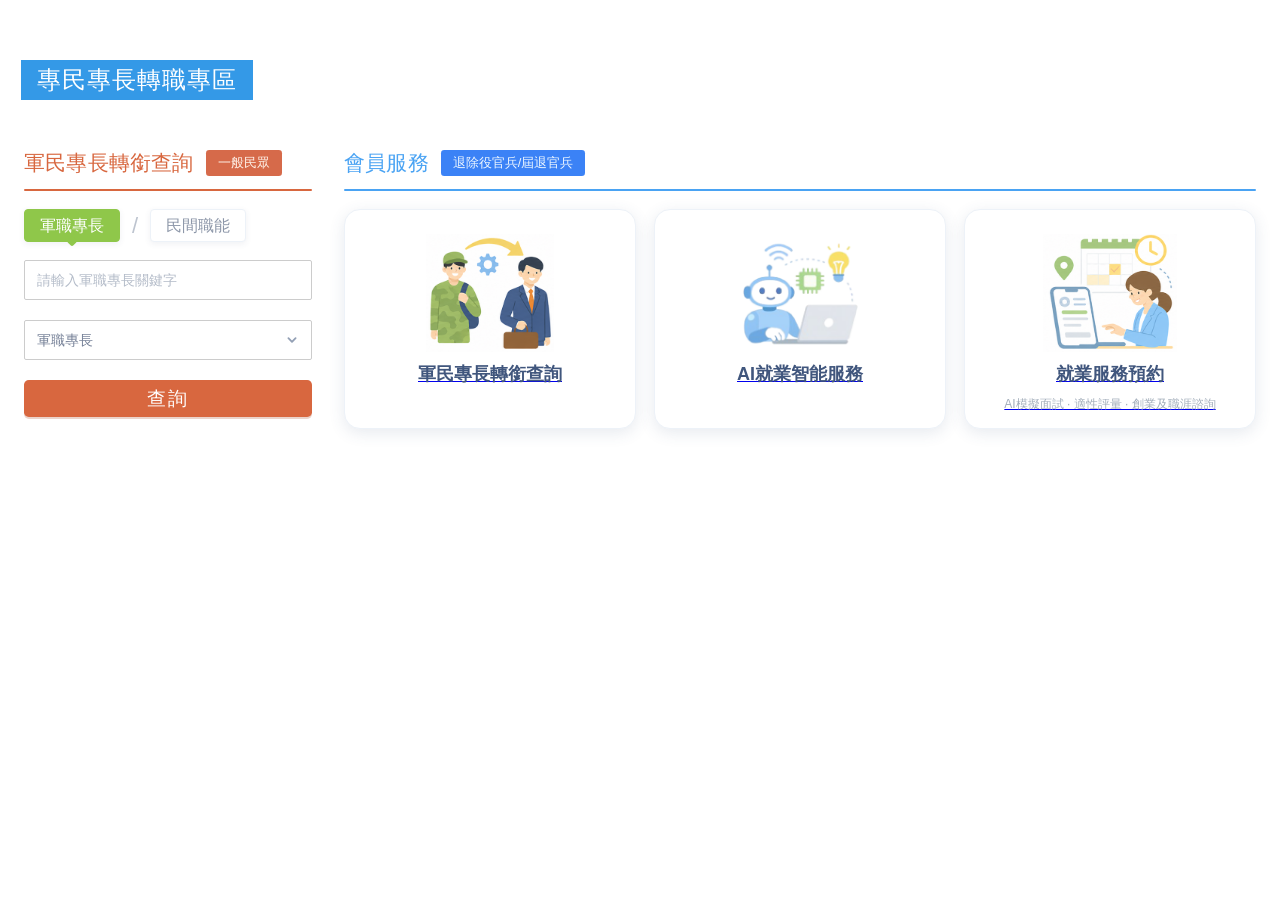
==== web-bs3/home-bs3.html @ 0308f345 "調整符合bootstrap 3x版" ====
<!DOCTYPE html>
<html lang="zh-Hant">

<head>
    <meta charset="UTF-8">
    <meta name="viewport" content="width=device-width, initial-scale=1.0">
    <title>軍民專長轉銜查詢</title>
    <link rel="stylesheet" href="https://job.vac.gov.tw/css/bootstrap.min.css">
    <link rel="stylesheet" href="https://job.vac.gov.tw/css/theme.css">
    <link rel="stylesheet" href="https://job.vac.gov.tw/css/style.css">
    <link rel="stylesheet" href="./css/cate-vh.css">
    <link rel="stylesheet" href="./css/home-bs3.css">
</head>

<body>
    <div class="home container " style="background-color: #fff; padding-block: 2em;">
    <div id="skills-transition">
        <div class="block_title skills-transition">
            <h2><span>專民專長轉職專區</span></h2>
        </div>
        <div class="vh-page">
            <div class="vh-layout">
                <section class="vh-search-panel">
                    <div class="vh-heading vh-heading--orange">
                        <h1>軍民專長轉銜查詢</h1>
                        <span class="vh-badge vh-badge--orange">一般民眾</span>
                    </div>

                    <div class="vh-tab-row">
                        <div class="vh-tab-wrap">
                            <a href="javascript:;" id="check-military" class="vh-tab active-tab-arrow">軍職專長</a>
                        </div>
                        <span class="vh-divider">/</span>
                        <div class="vh-tab-wrap">
                            <a href="javascript:;" id="check-civilian" class="vh-tab">民間職能</a>
                        </div>
                    </div>

                    <div id="military-form" class="vh-form">
                        <div class="vh-field">
                            <input type="text" class="vh-input" placeholder="請輸入軍職專長關鍵字">
                        </div>
                        <div class="vh-field">
                            <div id="open-military-cate" class="vh-select" aria-label="選擇軍職專長">
                                <span>軍職專長</span>
                            </div>
                            <svg class="vh-select-icon" viewBox="0 0 20 20" fill="currentColor" aria-hidden="true">
                                <path fill-rule="evenodd"
                                    d="M5.293 7.293a1 1 0 011.414 0L10 10.586l3.293-3.293a1 1 0 111.414 1.414l-4 4a1 1 0 01-1.414 0l-4-4a1 1 0 010-1.414z"
                                    clip-rule="evenodd"></path>
                            </svg>
                        </div>
                        <button class="vh-button" type="button">查詢</button>
                    </div>
                    <div id="civilian-form" class="vh-form" hidden>
                        <div class="vh-field">
                            <input type="text" class="vh-input" placeholder="請輸入民間職能關鍵字">
                        </div>
                        <div class="vh-field">
                            <div id="open-civilian-cate" class="vh-select" tabindex="0" role="button"
                                aria-label="選擇民間職能">
                                <span>民間職能</span>
                            </div>
                            <svg class="vh-select-icon" viewBox="0 0 20 20" fill="currentColor" aria-hidden="true">
                                <path fill-rule="evenodd"
                                    d="M5.293 7.293a1 1 0 011.414 0L10 10.586l3.293-3.293a1 1 0 111.414 1.414l-4 4a1 1 0 01-1.414 0l-4-4a1 1 0 010-1.414z"
                                    clip-rule="evenodd"></path>
                            </svg>
                        </div>
                        <button class="vh-button" type="button">查詢</button>
                    </div>
                </section>

                <section class="vh-service-panel">
                    <div class="vh-heading vh-heading--blue">
                        <h2>會員服務</h2>
                        <span class="vh-badge vh-badge--blue">退除役官兵/屆退官兵</span>
                    </div>

                    <div class="vh-card-grid">
                        <a href="javascript:;" class="vh-card">
                            <div class="vh-card-figure">
                                <img src="./img/image-108_0_0.png" alt="軍民專長轉銜查詢">
                            </div>
                            <h3>軍民專長轉銜查詢</h3>
                        </a>

                        <a href="javascript:;" class="vh-card">
                            <div class="vh-card-figure">
                                <img src="./img/image-106_0_0.png" alt="AI就業智能服務">
                            </div>
                            <h3>AI就業智能服務</h3>
                        </a>

                        <a href="javascript:;" class="vh-card">
                            <div class="vh-card-figure">
                                <img src="./img/image-109_0_0.png" alt="就業服務預約">
                            </div>
                            <h3>就業服務預約</h3>
                            <p>AI模擬面試 · 適性評量 · 創業及職涯諮詢</p>
                        </a>
                    </div>
                </section>
            </div>
        </div>

        <div id="modal-vh-overlay" class="modal-overlay">
            <div id="modal-container-box" class="modal-container">

                <div class="top-area">
                    <div class="status-row">
                        <div class="status-info">
                            <span class="status-count">已選擇：<span id="selected-count">0</span> / 5</span>
                            <button onclick="clearAll()" class="clear-all-btn">清除全部</button>
                        </div>
                        <button onclick="toggleExpandArea()" class="expand-toggle-btn">
                            <span id="expand-text">展開</span>
                            <svg id="expand-icon" class="expand-icon" fill="none" stroke="currentColor"
                                viewBox="0 0 24 24">
                                <path stroke-linecap="round" stroke-linejoin="round" stroke-width="2"
                                    d="M19 9l-7 7-7-7"></path>
                            </svg>
                        </button>
                    </div>

                    <div id="tag-area" class="tag-area custom-scrollbar"></div>

                    <div class="recommend-row">
                        <span class="recommend-title">推薦職類</span>
                        <div id="recommend-list" class="recommend-list"></div>
                    </div>
                </div>

                <div class="main-body">
                    <div id="main-menu" class="main-menu custom-scrollbar"></div>

                    <div id="sub-content" class="sub-content custom-scrollbar"></div>
                </div>

                <div class="modal-footer">
                    <a href="#" onclick="alert('聯絡我們：找不到選項？'); return false;" class="footer-link">找不到選項？</a>
                    <div class="footer-btns">
                        <button onclick="closeModal()" class="cancel-btn">取消</button>
                        <button onclick="confirmFinal()" class="confirm-btn">確定</button>
                    </div>
                </div>
            </div>
        </div>

        <div id="toast" class="toast">選項已滿，至多5個</div>
    </div>
    </div>

    <script src="./js/cate.js"></script>
    <script>
        document.addEventListener("DOMContentLoaded", function () {
            const militaryBtn = document.getElementById("check-military");
            const civilianBtn = document.getElementById("check-civilian");
            const militaryForm = document.getElementById("military-form");
            const civilianForm = document.getElementById("civilian-form");
            const militaryOpenCate = document.getElementById("open-military-cate");
            const civilianOpenCate = document.getElementById("open-civilian-cate");

            function showMilitary() {

                militaryForm.hidden = false;
                civilianForm.hidden = true;
                militaryBtn.classList.add("active-tab-arrow");
                civilianBtn.classList.remove("active-tab-arrow");
            }

            function showCivilian() {
                civilianForm.hidden = false;
                militaryForm.hidden = true;
                civilianBtn.classList.add("active-tab-arrow");
                militaryBtn.classList.remove("active-tab-arrow");
            }

            showMilitary();

            militaryBtn.addEventListener("click", showMilitary);
            civilianBtn.addEventListener("click", showCivilian);
            militaryOpenCate.addEventListener("click", function () {

                openModal(militaryMenuData, "open-military-cate");
            });
            civilianOpenCate.addEventListener("click", function () {
                openModal(civilianMenuData, "open-civilian-cate");
            });
        });
    </script>
</body>

</html>
---- web-bs3/css/cate-vh.css ----
#modal-vh button {
    cursor: pointer;
    border: none;
    background: none;
    outline: none;
}

/* 自定義捲軸 */
.custom-scrollbar::-webkit-scrollbar {
    width: 6px;
}

.custom-scrollbar::-webkit-scrollbar-track {
    background: transparent;
}

.custom-scrollbar::-webkit-scrollbar-thumb {
    background: #ccc;
    border-radius: 10px;
}

/* ==========================================================================
           2. 主畫面元件
           ========================================================================== */
.open-btn {
    background-color: #f97316;
    color: #ffffff;
    padding: 12px 32px;
    border-radius: 8px;
    font-weight: bold;
    font-size: 1em;
    box-shadow: 0 4px 6px -1px rgba(0, 0, 0, 0.1);
    transition: all 0.3s ease;
}

.open-btn:hover {
    background-color: #ea580c;
}

/* ==========================================================================
           3. 彈出視窗外殼 (Modal Overlay & Container)
           ========================================================================== */
.modal-overlay {
    position: fixed;
    top: 0;
    left: 0;
    right: 0;
    bottom: 0;
    z-index: 50;
    background-color: rgba(0, 0, 0, 0.5);
    backdrop-filter: blur(4px);
    display: none;
    /* 預設隱藏，由 JS 切換為 flex */
    align-items: center;
    justify-content: center;
    padding: 16px;
}

.modal-overlay.flex {
    display: flex;
}

.modal-container {
    background-color: #ffffff;
    width: 100%;
    max-width: 896px;
    /* max-w-4xl */
    height: 700px;
    border-radius: 12px;
    box-shadow: 0 20px 25px -5px rgba(0, 0, 0, 0.1);
    display: flex;
    flex-direction: column;
    overflow: hidden;
}

/* ==========================================================================
           4. 上方資訊與推薦區 (Top Area & Recommendations)
           ========================================================================== */
.top-area {
    background-color: #ffffff;
    padding: 16px 24px;
    border-bottom: 1px solid #f3f4f6;
}

.status-row {
    display: flex;
    justify-content: space-between;
    align-items: center;
    margin-bottom: 16px;
}

.status-info {
    display: flex;
    align-items: center;
    gap: 16px;
    font-size: 13px;
}

.status-count {
    color: #f97316;
    font-weight: bold;
}

.clear-all-btn {
    color: #3b82f6;
    font-size: 13px;
}

.clear-all-btn:hover {
    text-decoration: underline;
}

.expand-toggle-btn {
    color: #9ca3af;
    font-size: 13px;
    display: flex;
    align-items: center;
    gap: 4px;
   border-radius: 0.25em;
}

.expand-icon {
    width: 16px;
    height: 16px;
    transition: transform 0.3s ease;
}

/* 已選 Tag 區 */
.tag-area {
    display: none;
    /* 由 JS 切換 flex */
    flex-wrap: wrap;
    gap: 8px;
    margin-bottom: 16px;
    padding: 12px;
    background-color: #f9fafb;
    border: 1px solid #f3f4f6;
    border-radius: 8px;
    max-h: 96px;
    overflow-y: auto;
}

.tag-area.flex {
    display: flex;
}

.tag-item {
    display: flex;
    align-items: center;
    gap: 4px;
    background-color: #ffedd5;
    color: #ea580c;
    padding: 4px 12px;
    border-radius: 9999px;
    font-size: 0.75em;
    font-weight: bold;
    border: 1px solid #fed7aa;
}

.tag-close {
    color: #ea580c;
    display: flex;
    align-items: center;
}

.tag-close svg {
    width: 12px;
    height: 12px;
    stroke-width: 3;
}

/* 推薦職務區 */
.recommend-row {
    display: flex;
    align-items: center;
    gap: 16px;
    padding-top: 8px;
    border-t: 1px solid #f9fafb;
}

.recommend-title {
    font-size: 13px;
    font-weight: bold;
    color: #4b5563;
    flex-shrink: 0;
}

.recommend-list {
    display: flex;
    flex-wrap: wrap;
    column-gap: 24px;
    row-gap: 8px;
}

.recommend-label,
.child-label {
    display: flex;
    align-items: center;
    gap: 8px;
    cursor: pointer;
    font-size: 13px;
    color: #4b5563;
    user-select: none;
}

.recommend-label:hover,
.child-label:hover {
    color: #f97316;
}

.recommend-label input,
.child-label input {
    accent-color: #f97316;
    width: 16px;
    height: 16px;
    cursor: pointer;
}

/* ==========================================================================
           5. 主內容切換區 (Sidebar & Main Content)
           ========================================================================== */
.main-body {
    flex: 1;
    display: flex;
    overflow: hidden;
    border-top: 1px solid #f3f4f6;
}

/* 左側主選單 */
.main-menu {
    width: 33.3333%;
    background-color: #f9fafb;
    border-right: 1px solid #e5e7eb;
    overflow-y: auto;
}

.menu-btn {
    width: 100%;
    display: flex;
    justify-content: space-between;
    align-items: center;
    padding: 20px 24px;
    text-align: left;
    border-bottom: 1px solid #f3f4f6;
    color: #4b5563;
    font-size: 1em;
    transition: all 0.3s ease;
    background: transparent;
}

.menu-btn:hover {
    background-color: #f3f4f6;
}

.menu-btn.active {
    background-color: #ffffff;
    color: #f97316;
    font-weight: bold;
    border-right: 4px solid #f97316;
    box-shadow: 0 1px 2px 0 rgba(0, 0, 0, 0.05);
}

.menu-badge {
    background-color: #f97316;
    color: #ffffff;
    font-size: 10px;
    width: 20px;
    height: 20px;
    display: flex;
    align-items: center;
    justify-content: center;
    border-radius: 50%;
}

.menu-arrow {
    width: 16px;
    height: 16px;
    opacity: 0.3;
}

.menu-btn.active .menu-arrow {
    opacity: 1;
}

/* 右側次選單與手風琴 */
.sub-content {
    flex: 1;
    overflow-y: auto;
    padding: 8px;
}

.accordion-section {
    margin-bottom: 8px;
    border: 1px solid #f3f4f6;
    border-radius: 8px;
    overflow: hidden;
}

.accordion-header {
    display: flex;
    align-items: center;
    padding: 12px 16px;
    background-color: #f9fafb;
    cursor: pointer;
    user-select: none;
    transition: background-color 0.3s ease;
}

.accordion-header.active-bg {
    background-color: rgba(249, 115, 22, 0.03);
}

.check-btn-container {
    display: flex;
    align-items: center;
    gap: 12px;
    flex: 1;
}

/* 自定義次選單控制方塊 */
.check-btn {
    width: 20px;
    height: 20px;
    display: flex;
    align-items: center;
    justify-content: center;
    border: 2px solid #D0D4DB;
    color: #f97316;
    border-radius: 4px;
    font-size: 12px;
    font-weight: bold;
    transition: all 0.2s;
}

.sub-title {
    font-weight: bold;
    color: #374151;
    flex: 1;
    padding: 4px 0;
}

.accordion-arrow {
    width: 20px;
    height: 20px;
    color: #9ca3af;
    transition: transform 0.3s ease;
}

.accordion-arrow.rotate {
    transform: rotate(180deg);
}

/* 手風琴內容展開折疊動畫 */
.accordion-content {
    max-height: 0;
    overflow: hidden;
    transition: max-height 0.3s ease-out;
    background-color: #ffffff;
}

.accordion-content.expanded {
    max-height: 1000px;
    border-top: 1px dashed #f3f4f6;
    padding: 16px;
}

.child-list-grid {
    display: grid;
    grid-template-columns: 1fr;
    gap: 12px;
}

.child-label input {
    width: 20px;
    height: 20px;
}

/* ==========================================================================
           6. 下方頁尾 (Footer)
           ========================================================================== */
.modal-footer {
    padding: 16px;
    border-top: 1px solid #f3f4f6;
    display: flex;
    justify-content: space-between;
    align-items: center;
    background-color: rgba(249, 250, 251, 0.5);
}

.footer-link {
    color: #2563eb;
    font-weight: 500;
    font-size: 13px;
    text-decoration: none;
}

.footer-link:hover {
    text-decoration: underline;
}

.footer-btns {
    display: flex;
    gap: 12px;
}

.cancel-btn {
    padding: 8px 24px;
    color: #6b7280;
    font-weight: bold;
}

.confirm-btn {
    background-color: #f97316;
    color: #ffffff;
    padding: 8px 40px;
    border-radius: 4px;
    font-weight: bold;
    box-shadow: 0 1px 3px rgba(0, 0, 0, 0.1);
    transition: all 0.3s;
}

.confirm-btn:hover {
    background-color: #ea580c;
}

.confirm-btn:active {
    transform: scale(0.95);
}

/* 滿額提示 Toast */
.toast {
    position: fixed;
    bottom: 40px;
    left: 50%;
    transform: translateX(-50%) translateY(0);
    background-color: #1f2937;
    color: #ffffff;
    padding: 12px 24px;
    border-radius: 9999px;
    font-size: 13px;
    font-weight: bold;
    opacity: 0;
    pointer-events: none;
    transition: all 0.3s ease;
    z-index: 100;
}

/* ==========================================================================
           7. 手機版響應式 RWD 樣式與返回鍵邏輯
           ========================================================================== */
.mobile-back-btn {
    display: none;
    /* 電腦版隱藏 */
    align-items: center;
    padding: 12px 16px;
    background-color: #f3f4f6;
    color: #4b5563;
    font-weight: bold;
    font-size: 13px;
    cursor: pointer;
    border-bottom: 1px solid #e5e7eb;
    user-select: none;
}

.mobile-back-btn svg {
    width: 16px;
    height: 16px;
    margin-right: 8px;
}

@media (max-width: 767px) {
    .main-body {
        flex-direction: column;
    }

    .main-menu {
        width: 100% !important;
        display: block;
    }

    .sub-content {
        width: 100% !important;
        display: none;
        /* 手機初始隱藏次選單 */
    }

    /* 手機進入次選單狀態 */
    .modal-container.view-sub .main-menu {
        display: none;
    }

    .modal-container.view-sub .sub-content {
        display: block;
    }

    .modal-container.view-sub .mobile-back-btn {
        display: flex;
    }
}
---- web-bs3/css/home-bs3.css ----
#skills-transition {
    --vh-orange: #d8673f;
    --vh-orange-deep: #ca5b36;
    --vh-orange-soft: #fff6f1;
    --vh-blue: #4aa3f3;
    --vh-blue-deep: #3f8fe0;
    --vh-blue-soft: #f3f9ff;
    --vh-green: #8fc74a;
    --vh-text: #44516f;
    --vh-text-strong: #40567d;
    --vh-text-muted: #9ca7ba;
    --vh-border: #dbe4ef;
    --vh-border-soft: #edf2f8;
    --vh-shadow: 0 6px 18px rgba(67, 96, 138, 0.08);
    --vh-shadow-card: 0 4px 16px rgba(54, 81, 122, 0.12);
    --vh-radius-lg: 16px;
    --vh-radius-md: 12px;
    --vh-radius-sm: 8px;
    width: 100%;
    color: var(--vh-text);
    font-family: "Noto Sans TC", sans-serif;
}

#skills-transition .block_title {
    position: relative;
    padding-left: 1.6em;
    margin-bottom: 1em;

    h2 {
        font-weight: 500;
        letter-spacing: 1px;
    }

    &.skills-transition {
        padding-left: 0.8rem;
        margin-bottom: 2rem;
    }

    &.skills-transition::before {
        background: #56B3FF;
    }

    span {
        display: inline-block;
        background-color: #3499E7;
        color: #fff;
        padding-inline: 1rem;
        padding-block: 0.25rem;
    }
}

#skills-transition,
#skills-transition * {
    box-sizing: border-box;
}

#skills-transition a,
#skills-transition button,
#skills-transition input,
#skills-transition select,
#skills-transition textarea {
    font-family: inherit;
}

#skills-transition button {
    border: 0;
    outline: 0;
}

#skills-transition [hidden],
#skills-transition .hidden {
    display: none !important;
}

#skills-transition .vh-page {
    margin: 0 auto;
    padding: 18px 16px 20px;
}

#skills-transition .vh-block-title {
    display: none;
}

#skills-transition .vh-layout {
    display: flex;
    align-items: flex-start;
    gap: 32px;
}

#skills-transition .vh-search-panel {
    flex: 0 0 288px;
    min-width: 0;
}

#skills-transition .vh-service-panel {
    flex: 1 1 auto;
    min-width: 0;
}

#skills-transition .vh-heading {
    display: flex;
    align-items: center;
    gap: 12px;
    position: relative;
    padding-bottom: 15px;
    margin-bottom: 18px;
}

#skills-transition .vh-heading::after {
    content: "";
    position: absolute;
    left: 0;
    right: 0;
    bottom: 0;
    height: 2px;
    border-radius: 999px;
}

#skills-transition .vh-heading h1,
#skills-transition .vh-heading h2 {
    margin: 0;
    font-size: 21px;
    line-height: 1.15;
    font-weight: 500;
    letter-spacing: 0.01em;
}

#skills-transition .vh-heading--orange h1,
#skills-transition .vh-heading--orange h2 {
    color: var(--vh-orange);
}

#skills-transition .vh-heading--blue h1,
#skills-transition .vh-heading--blue h2 {
    color: var(--vh-blue);
}

#skills-transition .vh-heading--orange::after {
    background: var(--vh-orange);
}

#skills-transition .vh-heading--blue::after {
    background: var(--vh-blue);
}

#skills-transition .vh-badge {
    display: inline-flex;
    align-items: center;
    justify-content: center;
    min-height: 26px;
    padding: 4px 12px;
    border-radius: 999px;
    font-size: 13px;
    line-height: 1;
    font-weight: 500;
    white-space: nowrap;
    border-radius: 0.25em;
}

#skills-transition .vh-badge--orange {
    background: #d66a4a;
    color: #fff4eb;
}

#skills-transition .vh-badge--blue {
    background: #3b82f6;
    color: #edf7ff;
}

#skills-transition .vh-tab-row {
    display: flex;
    align-items: center;
    gap: 12px;
    margin-bottom: 18px;
}

#skills-transition .vh-tab-wrap {
    position: relative;
}

#skills-transition .vh-tab {
    display: inline-flex;
    align-items: center;
    justify-content: center;
    min-width: 96px;
    min-height: 32px;
    padding: 6px 14px;
    border-radius: 4px;
    background: #ffffff;
    border: 1px solid var(--vh-border-soft);
    box-shadow: 0 2px 6px rgba(60, 82, 116, 0.08);
    color: #8d97a9;
    text-decoration: none;
    font-size: 1em;
    line-height: 1.2;
    position: relative;
    transition: color 0.2s ease, background-color 0.2s ease, border-color 0.2s ease;
}

#skills-transition .vh-tab:hover,
#skills-transition .vh-tab:focus {
    text-decoration: none;
    color: #7b879a;
}

#skills-transition .vh-tab:focus {
    background: var(--vh-green);
    border-color: var(--vh-green);
    color: #ffffff;
    box-shadow: 0 2px 6px rgba(60, 82, 116, 0.08);
    outline: none;
}



#skills-transition .vh-tab.active-tab-arrow {
    background: var(--vh-green);
    border-color: var(--vh-green);
    color: #ffffff;
}

#skills-transition .vh-tab.active-tab-arrow::after,
#skills-transition .vh-tab:focus::after {
    content: "";
    position: absolute;
    left: 50%;
    bottom: -4px;
    width: 8px;
    aspect-ratio: 1/1;
    background: var(--vh-green);
    transform: translateX(-50%) rotate(45deg);
    border-radius: 2px;
}

#skills-transition .vh-divider {
    color: #bdc4cf;
    font-size: 22px;
    line-height: 1;
}

#skills-transition .vh-form {
    display: flex;
    flex-direction: column;
    gap: 20px;
}

#skills-transition .vh-field {
    position: relative;
}

#skills-transition .vh-input,
#skills-transition .vh-select {
    width: 100%;
    max-width: 100%;
    height: 40px;
    border: 1px solid #d7dfe9;
    border-radius: 2px;
    background: #ffffff;
    color: #758097;
    font-size: 14px;
    line-height: 1.3;

}

#skills-transition .vh-input {
    padding: 7px 12px;
    outline: none;
    box-shadow: none;
    border: 1px solid #ccc;
    height: 40px;
    transition: border-color 0.2s ease, box-shadow 0.2s ease;
}

#skills-transition .vh-input::placeholder {
    color: #b4bcc9;
}

#skills-transition .vh-input:focus,
#skills-transition .vh-select:focus {
    border-color: #a7bfd8;

    box-shadow: 0 0 0 3px rgba(97, 160, 227, 0.14);
}

#skills-transition .vh-select {
    display: flex;
    align-items: center;
    min-width: 0;
    padding: 7px 38px 7px 12px;
    cursor: pointer;
    outline: none;
    border-color: #ccc;
    overflow: hidden;
    white-space: nowrap;
    text-overflow: ellipsis;
}

#skills-transition .vh-select span {
    display: block;
    flex: 1 1 auto;
    min-width: 0;
    width: 100%;
    overflow: hidden;
    text-overflow: ellipsis;
    white-space: nowrap;

}

#skills-transition .vh-select-icon {
    position: absolute;
    top: 50%;
    right: 11px;
    width: 18px;
    height: 18px;
    color: #93a0b5;
    pointer-events: none;
    transform: translateY(-50%);
}

#skills-transition .vh-button {
    display: inline-flex;
    align-items: center;
    justify-content: center;
    width: 100%;
    min-height: 34px;
    padding: 7px 16px;
    border-radius: 0.25em;
    background: var(--vh-orange);
    color: #ffffff;
    font-size: 1.2em;
    font-weight: 500;
    line-height: 1.2;
    letter-spacing: 0.08em;
    box-shadow: 0 2px 0 rgba(173, 76, 42, 0.24);
    transition: background-color 0.2s ease, transform 0.18s ease;
    cursor: pointer;
}

#skills-transition .vh-button:hover,
#skills-transition .vh-button:focus {
    background: var(--vh-orange-deep);
    color: #ffffff;
}

#skills-transition .vh-button:active {
    transform: translateY(1px);
}

#skills-transition .vh-card-grid {
    display: grid;
    grid-template-columns: repeat(3, minmax(0, 1fr));
    gap: 18px;
}

#skills-transition .vh-card {
    min-height: 214px;
    padding: 16px 14px 14px;
    border: 1px solid var(--vh-border-soft);
    border-radius: var(--vh-radius-lg);
    background: #ffffff;
    box-shadow: var(--vh-shadow-card);
    text-align: center;
    display: flex;
    flex-direction: column;
    align-items: center;
    justify-content: flex-start;
    transition: box-shadow 0.3s ease, transform 0.3s ease;
}

#skills-transition .vh-card:hover {
    box-shadow: 0 8px 24px rgba(54, 81, 122, 0.16);
    transform: translateY(-2px);
}

#skills-transition .vh-card-figure {
    display: flex;
    align-items: flex-end;
    justify-content: center;
    width: 100%;
    height: 126px;
    margin-bottom: 10px;
}

#skills-transition .vh-card-figure img {
    display: block;
    max-width: 100%;
    max-height: 118px;
    width: auto;
    height: auto;
    object-fit: contain;
}

#skills-transition .vh-card h3 {
    margin: 0;
    color: var(--vh-text-strong);
    font-size: 18px;
    line-height: 1.35;
    font-weight: 700;
}

#skills-transition .vh-card p {
    margin: 10px 0 0;
    color: #a3aebb;
    font-size: 12px;
    line-height: 1.45;
    font-weight: 500;
}

#skills-transition .vh-modal {
    position: fixed;
    inset: 0;
    z-index: 1050;
    display: flex;
    align-items: center;
    justify-content: center;
    padding: 24px;
    background: rgba(42, 57, 83, 0.44);
}

#skills-transition .vh-modal-dialog {
    width: min(980px, 100%);
    max-height: min(86vh, 780px);
    overflow: hidden;
    border-radius: 20px;
    background: #ffffff;
    box-shadow: 0 28px 60px rgba(34, 51, 78, 0.22);
    display: flex;
    flex-direction: column;
}

#skills-transition .vh-modal-head,
#skills-transition .vh-modal-footer {
    padding: 20px 24px;
}

#skills-transition .vh-modal-topbar,
#skills-transition .vh-modal-summary,
#skills-transition .vh-recommend-row,
#skills-transition .vh-footer-actions {
    display: flex;
    align-items: center;
    gap: 12px;
}

#skills-transition .vh-modal-topbar,
#skills-transition .vh-modal-footer {
    justify-content: space-between;
}

#skills-transition .vh-count,
#skills-transition .vh-recommend-label {
    color: var(--vh-text-strong);
    font-size: 14px;
    font-weight: 700;
}

#skills-transition .vh-modal-action,
#skills-transition .vh-footer-link,
#skills-transition .vh-link {
    background: transparent;
    color: var(--vh-blue-deep);
    font-size: 14px;
    font-weight: 600;
    cursor: pointer;
}

#skills-transition .vh-modal-toggle {
    display: inline-flex;
    align-items: center;
    gap: 8px;
}

#skills-transition .vh-tag-area {
    min-height: 54px;
    margin-top: 14px;
    padding: 12px;
    border: 1px solid var(--vh-border);
    border-radius: var(--vh-radius-md);
    background: #fbfdff;
}

#skills-transition .vh-recommend-row {
    margin-top: 14px;
    flex-wrap: wrap;
}

#skills-transition .vh-modal-body {
    display: grid;
    grid-template-columns: minmax(220px, 280px) minmax(0, 1fr);
    min-height: 300px;
    border-top: 1px solid var(--vh-border-soft);
    border-bottom: 1px solid var(--vh-border-soft);
}

#skills-transition #main-menu,
#skills-transition #sub-content {
    min-height: 0;
    overflow: auto;
}

#skills-transition #main-menu {
    border-right: 1px solid var(--vh-border-soft);
    background: #fbfcfe;
}

#skills-transition .vh-footer-btn {
    min-width: 108px;
    min-height: 42px;
    padding: 10px 18px;
    border-radius: 999px;
    background: #eef3f9;
    color: var(--vh-text-strong);
    font-size: 15px;
    font-weight: 700;
    cursor: pointer;
}

#skills-transition .vh-footer-btn--primary {
    background: var(--vh-orange);
    color: #ffffff;
}

#skills-transition .vh-toast {
    position: fixed;
    left: 50%;
    bottom: 24px;
    z-index: 1060;
    transform: translateX(-50%);
    min-width: 240px;
    max-width: calc(100vw - 32px);
    padding: 12px 18px;
    border-radius: 999px;
    background: rgba(49, 64, 90, 0.92);
    color: #ffffff;
    text-align: center;
    font-size: 14px;
    line-height: 1.5;
    box-shadow: 0 12px 28px rgba(0, 0, 0, 0.18);
}

@media (max-width: 991px) {
    #skills-transition .vh-page {
        padding: 18px 18px 28px;
    }

    #skills-transition .vh-layout {
        flex-direction: column;
        gap: 28px;
    }

    #skills-transition .vh-search-panel,
    #skills-transition .vh-service-panel {
        flex-basis: auto;
        width: 100%;
    }

    #skills-transition .vh-card-grid {
        grid-template-columns: repeat(2, minmax(0, 1fr));
    }

    #skills-transition .vh-modal-dialog {
        max-height: 88vh;
    }
}

@media (max-width: 767px) {
    #skills-transition .vh-page {
        padding: 16px 14px 24px;
    }

    #skills-transition .vh-heading {
        flex-wrap: wrap;
        gap: 8px;
        padding-bottom: 12px;
        margin-bottom: 16px;
    }



    #skills-transition .vh-badge {
        min-height: 24px;
        padding-inline: 10px;
        font-size: 12px;
    }

    #skills-transition .vh-tab-row {
        gap: 10px;
        margin-bottom: 16px;
    }

    #skills-transition .vh-tab {
        min-width: 88px;
        padding-inline: 12px;
    }

    #skills-transition .vh-card-grid {
        width: 80%;
        margin: 0 auto;
        grid-template-columns: 1fr;
        gap: 14px;
    }

    #skills-transition .vh-card {
        min-height: 0;
        padding-inline: 18px;
    }

    #skills-transition .vh-card-figure {
        height: 136px;
    }

    #skills-transition .vh-modal {
        padding: 12px;
    }

    #skills-transition .vh-modal-head,
    #skills-transition .vh-modal-footer {
        padding: 16px;
    }

    #skills-transition .vh-modal-topbar,
    #skills-transition .vh-modal-summary,
    #skills-transition .vh-modal-footer {
        flex-wrap: wrap;
    }

    #skills-transition .vh-modal-body {
        grid-template-columns: 1fr;
    }

    #skills-transition #main-menu {
        border-right: 0;
        border-bottom: 1px solid var(--vh-border-soft);
    }

    #skills-transition .vh-footer-actions {
        width: 100%;
    }

    #skills-transition .vh-footer-btn {
        flex: 1 1 0;
        min-width: 0;
    }
}
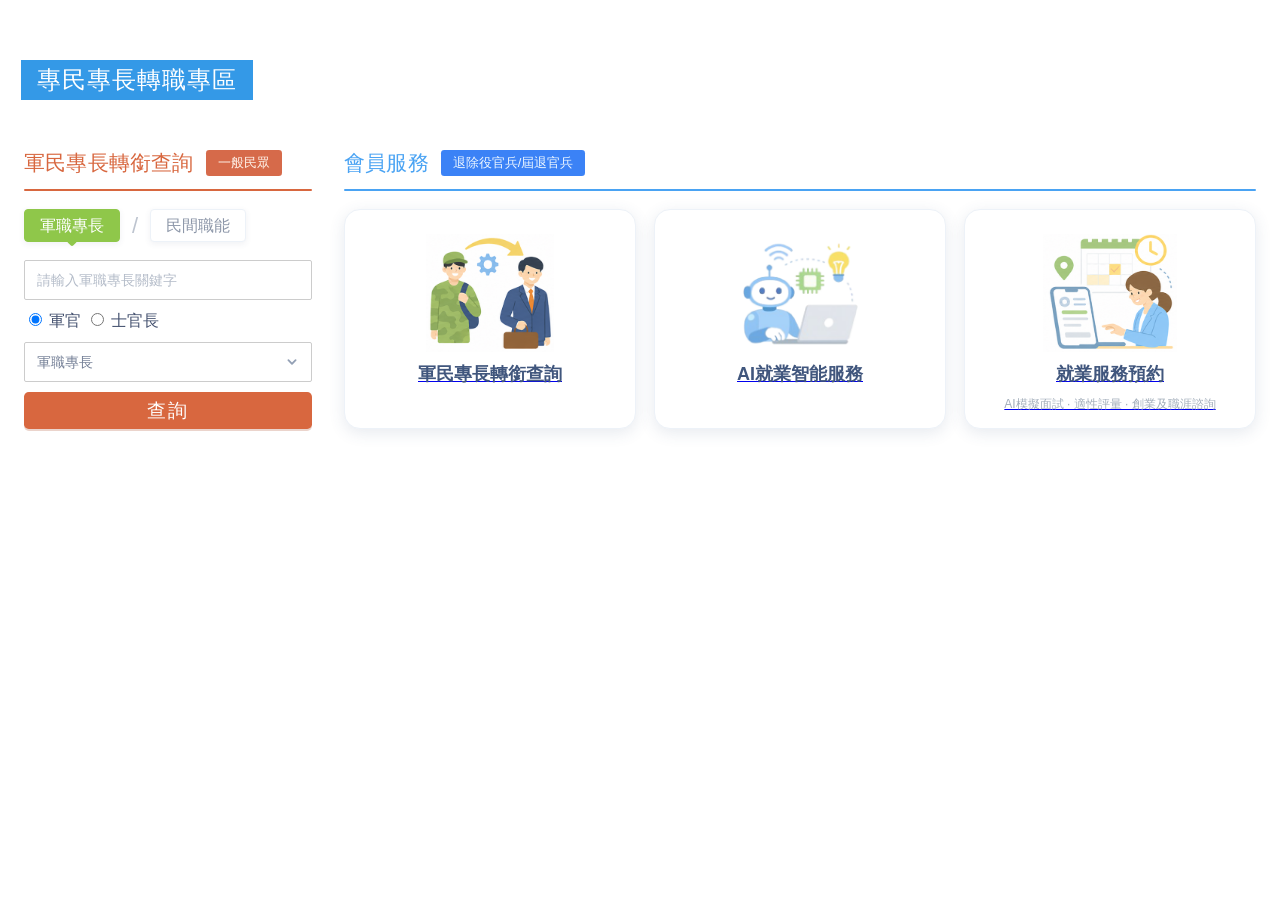
==== commit 709d2ce6: "增加軍官／士官長身分選擇" ====
--- a/web-bs3/home-bs3.html
+++ b/web-bs3/home-bs3.html
@@ -14,141 +14,149 @@
 
 <body>
     <div class="home container " style="background-color: #fff; padding-block: 2em;">
-    <div id="skills-transition">
-        <div class="block_title skills-transition">
-            <h2><span>專民專長轉職專區</span></h2>
-        </div>
-        <div class="vh-page">
-            <div class="vh-layout">
-                <section class="vh-search-panel">
-                    <div class="vh-heading vh-heading--orange">
-                        <h1>軍民專長轉銜查詢</h1>
-                        <span class="vh-badge vh-badge--orange">一般民眾</span>
+        <div id="skills-transition">
+            <div class="block_title skills-transition">
+                <h2><span>專民專長轉職專區</span></h2>
+            </div>
+            <div class="vh-page">
+                <div class="vh-layout">
+                    <section class="vh-search-panel">
+                        <div class="vh-heading vh-heading--orange">
+                            <h1>軍民專長轉銜查詢</h1>
+                            <span class="vh-badge vh-badge--orange">一般民眾</span>
+                        </div>
+
+                        <div class="vh-tab-row">
+                            <div class="vh-tab-wrap">
+                                <a href="javascript:;" id="check-military" class="vh-tab active-tab-arrow">軍職專長</a>
+                            </div>
+                            <span class="vh-divider">/</span>
+                            <div class="vh-tab-wrap">
+                                <a href="javascript:;" id="check-civilian" class="vh-tab">民間職能</a>
+                            </div>
+                        </div>
+
+                        <div id="military-form" class="vh-form">
+                            <div class="vh-field">
+                                <input type="text" class="vh-input" placeholder="請輸入軍職專長關鍵字">
+                            </div>
+                            <div class="vh-field">
+                                <label class="radio-inline">
+                                    <input type="radio" name="inlineRadioOptions" id="inlineRadio1" value="" checked> 軍官
+                                </label>
+                                <label class="radio-inline">
+                                    <input type="radio" name="inlineRadioOptions" id="inlineRadio2" value=""> 士官長
+                                </label>
+                            </div>
+                            <div class="vh-field">
+                                <div id="open-military-cate" class="vh-select" aria-label="選擇軍職專長">
+                                    <span>軍職專長</span>
+                                </div>
+                                <svg class="vh-select-icon" viewBox="0 0 20 20" fill="currentColor" aria-hidden="true">
+                                    <path fill-rule="evenodd"
+                                        d="M5.293 7.293a1 1 0 011.414 0L10 10.586l3.293-3.293a1 1 0 111.414 1.414l-4 4a1 1 0 01-1.414 0l-4-4a1 1 0 010-1.414z"
+                                        clip-rule="evenodd"></path>
+                                </svg>
+                            </div>
+                            <button class="vh-button" type="button">查詢</button>
+                        </div>
+                        <div id="civilian-form" class="vh-form" hidden>
+                            <div class="vh-field">
+                                <input type="text" class="vh-input" placeholder="請輸入民間職能關鍵字">
+                            </div>
+                            <div class="vh-field">
+                                <div id="open-civilian-cate" class="vh-select" tabindex="0" role="button"
+                                    aria-label="選擇民間職能">
+                                    <span>民間職能</span>
+                                </div>
+                                <svg class="vh-select-icon" viewBox="0 0 20 20" fill="currentColor" aria-hidden="true">
+                                    <path fill-rule="evenodd"
+                                        d="M5.293 7.293a1 1 0 011.414 0L10 10.586l3.293-3.293a1 1 0 111.414 1.414l-4 4a1 1 0 01-1.414 0l-4-4a1 1 0 010-1.414z"
+                                        clip-rule="evenodd"></path>
+                                </svg>
+                            </div>
+                            <button class="vh-button" type="button">查詢</button>
+                        </div>
+                    </section>
+
+                    <section class="vh-service-panel">
+                        <div class="vh-heading vh-heading--blue">
+                            <h2>會員服務</h2>
+                            <span class="vh-badge vh-badge--blue">退除役官兵/屆退官兵</span>
+                        </div>
+
+                        <div class="vh-card-grid">
+                            <a href="javascript:;" class="vh-card">
+                                <div class="vh-card-figure">
+                                    <img src="./img/image-108_0_0.png" alt="軍民專長轉銜查詢">
+                                </div>
+                                <h3>軍民專長轉銜查詢</h3>
+                            </a>
+
+                            <a href="javascript:;" class="vh-card">
+                                <div class="vh-card-figure">
+                                    <img src="./img/image-106_0_0.png" alt="AI就業智能服務">
+                                </div>
+                                <h3>AI就業智能服務</h3>
+                            </a>
+
+                            <a href="javascript:;" class="vh-card">
+                                <div class="vh-card-figure">
+                                    <img src="./img/image-109_0_0.png" alt="就業服務預約">
+                                </div>
+                                <h3>就業服務預約</h3>
+                                <p>AI模擬面試 · 適性評量 · 創業及職涯諮詢</p>
+                            </a>
+                        </div>
+                    </section>
+                </div>
+            </div>
+
+            <div id="modal-vh-overlay" class="modal-overlay">
+                <div id="modal-container-box" class="modal-container">
+
+                    <div class="top-area">
+                        <div class="status-row">
+                            <div class="status-info">
+                                <span class="status-count">已選擇：<span id="selected-count">0</span> / 5</span>
+                                <button onclick="clearAll()" class="clear-all-btn">清除全部</button>
+                            </div>
+                            <button onclick="toggleExpandArea()" class="expand-toggle-btn">
+                                <span id="expand-text">展開</span>
+                                <svg id="expand-icon" class="expand-icon" fill="none" stroke="currentColor"
+                                    viewBox="0 0 24 24">
+                                    <path stroke-linecap="round" stroke-linejoin="round" stroke-width="2"
+                                        d="M19 9l-7 7-7-7"></path>
+                                </svg>
+                            </button>
+                        </div>
+
+                        <div id="tag-area" class="tag-area custom-scrollbar"></div>
+
+                        <div class="recommend-row">
+                            <span class="recommend-title">推薦職類</span>
+                            <div id="recommend-list" class="recommend-list"></div>
+                        </div>
                     </div>
 
-                    <div class="vh-tab-row">
-                        <div class="vh-tab-wrap">
-                            <a href="javascript:;" id="check-military" class="vh-tab active-tab-arrow">軍職專長</a>
-                        </div>
-                        <span class="vh-divider">/</span>
-                        <div class="vh-tab-wrap">
-                            <a href="javascript:;" id="check-civilian" class="vh-tab">民間職能</a>
-                        </div>
+                    <div class="main-body">
+                        <div id="main-menu" class="main-menu custom-scrollbar"></div>
+
+                        <div id="sub-content" class="sub-content custom-scrollbar"></div>
                     </div>
 
-                    <div id="military-form" class="vh-form">
-                        <div class="vh-field">
-                            <input type="text" class="vh-input" placeholder="請輸入軍職專長關鍵字">
-                        </div>
-                        <div class="vh-field">
-                            <div id="open-military-cate" class="vh-select" aria-label="選擇軍職專長">
-                                <span>軍職專長</span>
-                            </div>
-                            <svg class="vh-select-icon" viewBox="0 0 20 20" fill="currentColor" aria-hidden="true">
-                                <path fill-rule="evenodd"
-                                    d="M5.293 7.293a1 1 0 011.414 0L10 10.586l3.293-3.293a1 1 0 111.414 1.414l-4 4a1 1 0 01-1.414 0l-4-4a1 1 0 010-1.414z"
-                                    clip-rule="evenodd"></path>
-                            </svg>
-                        </div>
-                        <button class="vh-button" type="button">查詢</button>
-                    </div>
-                    <div id="civilian-form" class="vh-form" hidden>
-                        <div class="vh-field">
-                            <input type="text" class="vh-input" placeholder="請輸入民間職能關鍵字">
-                        </div>
-                        <div class="vh-field">
-                            <div id="open-civilian-cate" class="vh-select" tabindex="0" role="button"
-                                aria-label="選擇民間職能">
-                                <span>民間職能</span>
-                            </div>
-                            <svg class="vh-select-icon" viewBox="0 0 20 20" fill="currentColor" aria-hidden="true">
-                                <path fill-rule="evenodd"
-                                    d="M5.293 7.293a1 1 0 011.414 0L10 10.586l3.293-3.293a1 1 0 111.414 1.414l-4 4a1 1 0 01-1.414 0l-4-4a1 1 0 010-1.414z"
-                                    clip-rule="evenodd"></path>
-                            </svg>
-                        </div>
-                        <button class="vh-button" type="button">查詢</button>
-                    </div>
-                </section>
-
-                <section class="vh-service-panel">
-                    <div class="vh-heading vh-heading--blue">
-                        <h2>會員服務</h2>
-                        <span class="vh-badge vh-badge--blue">退除役官兵/屆退官兵</span>
-                    </div>
-
-                    <div class="vh-card-grid">
-                        <a href="javascript:;" class="vh-card">
-                            <div class="vh-card-figure">
-                                <img src="./img/image-108_0_0.png" alt="軍民專長轉銜查詢">
-                            </div>
-                            <h3>軍民專長轉銜查詢</h3>
-                        </a>
-
-                        <a href="javascript:;" class="vh-card">
-                            <div class="vh-card-figure">
-                                <img src="./img/image-106_0_0.png" alt="AI就業智能服務">
-                            </div>
-                            <h3>AI就業智能服務</h3>
-                        </a>
-
-                        <a href="javascript:;" class="vh-card">
-                            <div class="vh-card-figure">
-                                <img src="./img/image-109_0_0.png" alt="就業服務預約">
-                            </div>
-                            <h3>就業服務預約</h3>
-                            <p>AI模擬面試 · 適性評量 · 創業及職涯諮詢</p>
-                        </a>
-                    </div>
-                </section>
-            </div>
-        </div>
-
-        <div id="modal-vh-overlay" class="modal-overlay">
-            <div id="modal-container-box" class="modal-container">
-
-                <div class="top-area">
-                    <div class="status-row">
-                        <div class="status-info">
-                            <span class="status-count">已選擇：<span id="selected-count">0</span> / 5</span>
-                            <button onclick="clearAll()" class="clear-all-btn">清除全部</button>
-                        </div>
-                        <button onclick="toggleExpandArea()" class="expand-toggle-btn">
-                            <span id="expand-text">展開</span>
-                            <svg id="expand-icon" class="expand-icon" fill="none" stroke="currentColor"
-                                viewBox="0 0 24 24">
-                                <path stroke-linecap="round" stroke-linejoin="round" stroke-width="2"
-                                    d="M19 9l-7 7-7-7"></path>
-                            </svg>
-                        </button>
-                    </div>
-
-                    <div id="tag-area" class="tag-area custom-scrollbar"></div>
-
-                    <div class="recommend-row">
-                        <span class="recommend-title">推薦職類</span>
-                        <div id="recommend-list" class="recommend-list"></div>
-                    </div>
-                </div>
-
-                <div class="main-body">
-                    <div id="main-menu" class="main-menu custom-scrollbar"></div>
-
-                    <div id="sub-content" class="sub-content custom-scrollbar"></div>
-                </div>
-
-                <div class="modal-footer">
-                    <a href="#" onclick="alert('聯絡我們：找不到選項？'); return false;" class="footer-link">找不到選項？</a>
-                    <div class="footer-btns">
-                        <button onclick="closeModal()" class="cancel-btn">取消</button>
-                        <button onclick="confirmFinal()" class="confirm-btn">確定</button>
+                    <div class="modal-footer">
+                        <a href="#" onclick="alert('聯絡我們：找不到選項？'); return false;" class="footer-link">找不到選項？</a>
+                        <div class="footer-btns">
+                            <button onclick="closeModal()" class="cancel-btn">取消</button>
+                            <button onclick="confirmFinal()" class="confirm-btn">確定</button>
+                        </div>
                     </div>
                 </div>
             </div>
+
+            <div id="toast" class="toast">選項已滿，至多5個</div>
         </div>
-
-        <div id="toast" class="toast">選項已滿，至多5個</div>
-    </div>
     </div>
 
     <script src="./js/cate.js"></script>
--- a/web-bs3/css/home-bs3.css
+++ b/web-bs3/css/home-bs3.css
@@ -241,6 +241,11 @@
 #skills-transition .vh-form {
     display: flex;
     flex-direction: column;
+
+    &#military-form {
+        gap: 10px;
+    }
+
     gap: 20px;
 }
 
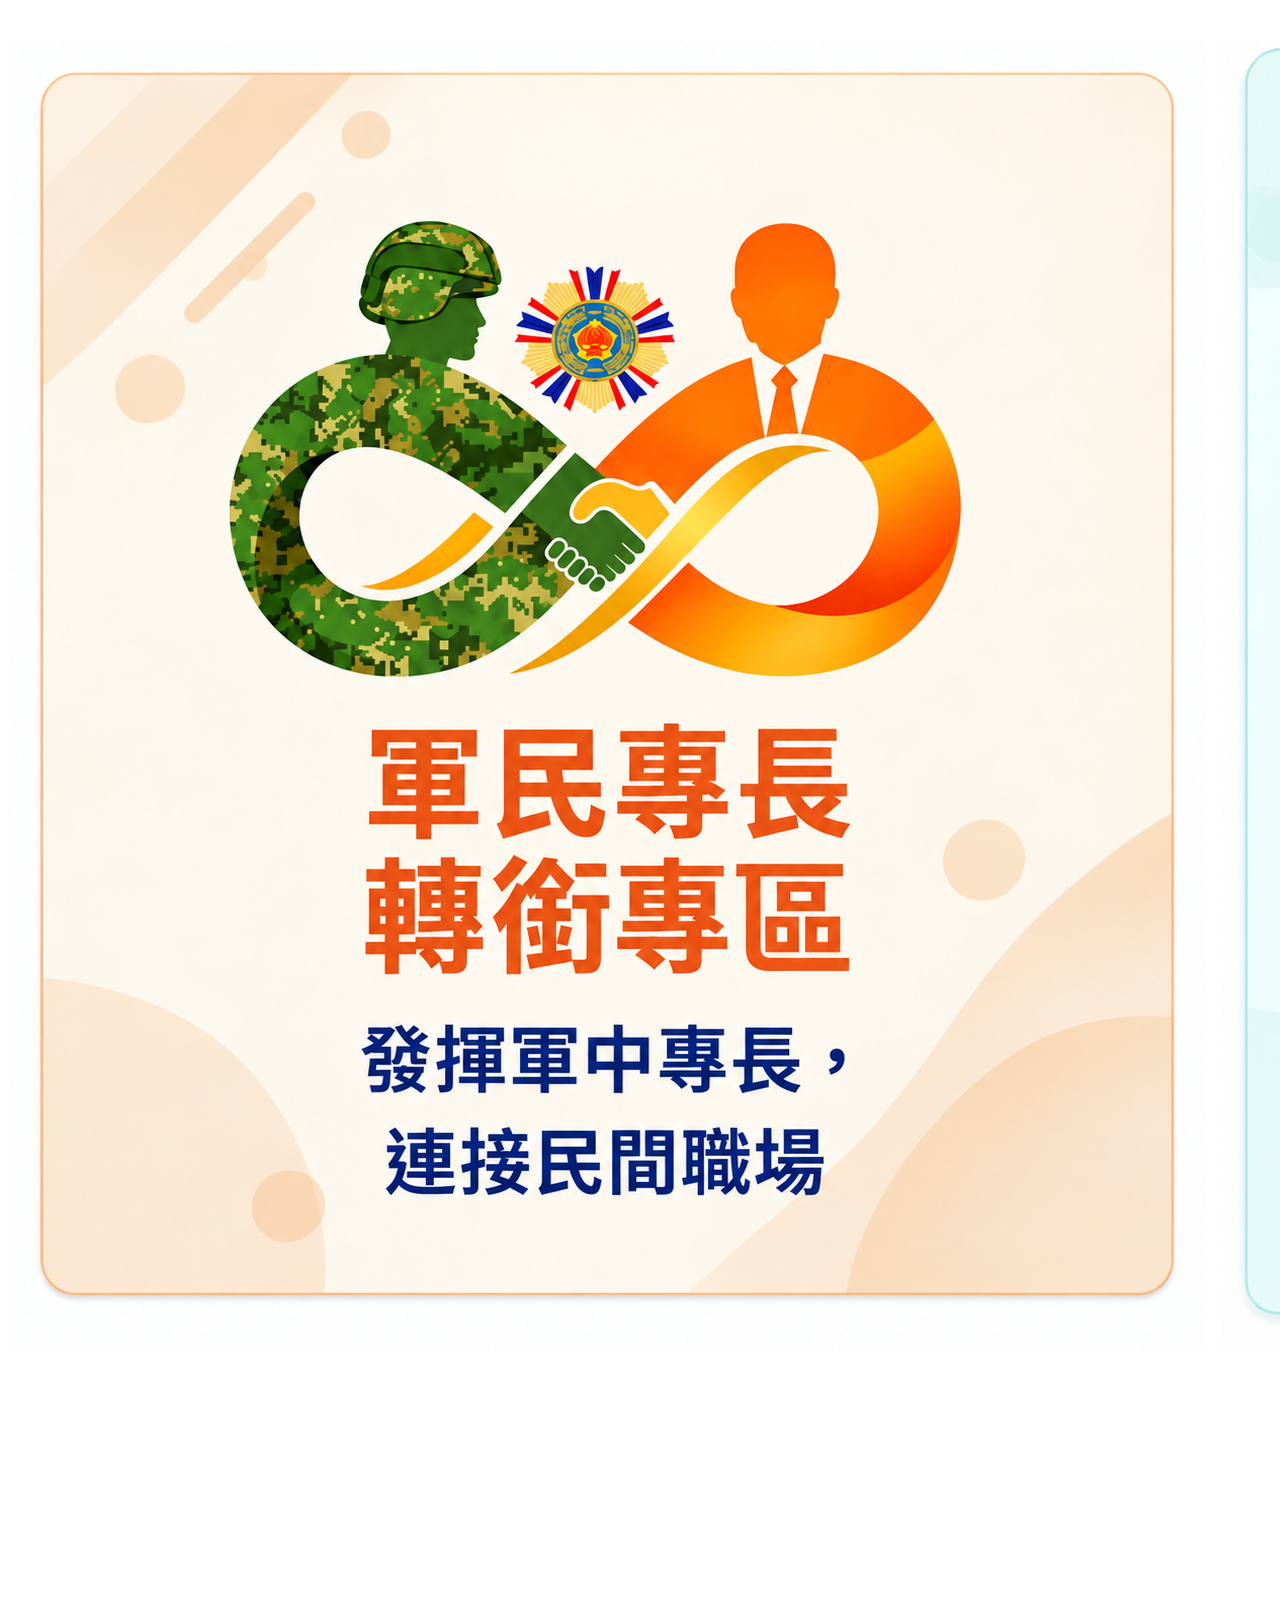
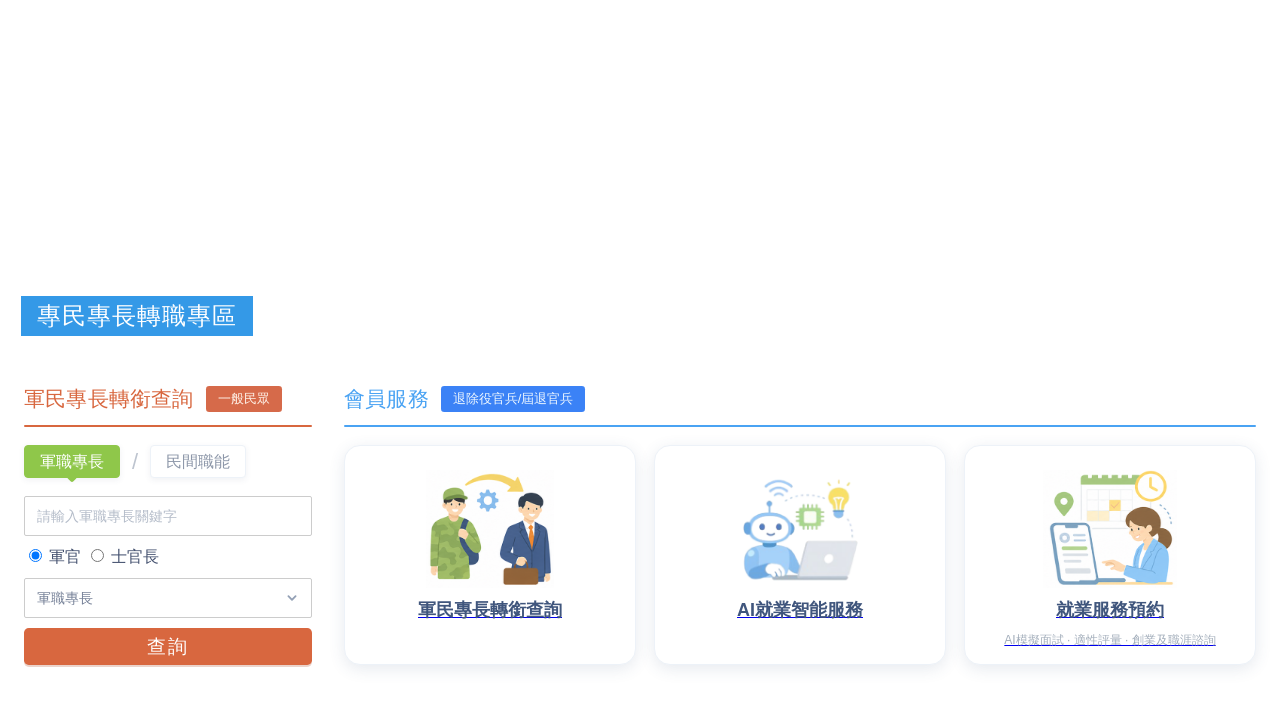
==== commit 56e822d6: "增加#quick-link，符合客戶期望排版" ====
--- a/web-bs3/home-bs3.html
+++ b/web-bs3/home-bs3.html
@@ -10,10 +10,29 @@
     <link rel="stylesheet" href="https://job.vac.gov.tw/css/style.css">
     <link rel="stylesheet" href="./css/cate-vh.css">
     <link rel="stylesheet" href="./css/home-bs3.css">
+    <link rel="stylesheet" href="./css/quick-link.css">
 </head>
 
 <body>
     <div class="home container " style="background-color: #fff; padding-block: 2em;">
+        <!-- 軍民專長轉銜查詢區 -->
+        <div id="quick-link">
+                <div class="child-1">
+                    <img src="./img/軍民專長轉銜專區_0_0.png" alt="" class="img-responsive">
+                </div>
+                <div class="child-2">
+                    <img src="./img/AI職涯智能服務海報_0.png" alt="" class="img-responsive">
+                </div>
+                <div class="child-3">
+                    <img src="./img/就業預約服務資訊卡_0_0.png" alt="" class="img-responsive">
+                </div>
+                <div class="child-4">
+                    <div><img src="./img/津貼申請作業服務banner_0_0.png" alt="" class="img-responsive"></div>
+                </div>
+                <div class="child-5">
+                   <div><img src="./img/我的履歷與就業媒合服務_0.png" alt="" class="img-responsive"></div>
+                </div>
+        </div>
         <div id="skills-transition">
             <div class="block_title skills-transition">
                 <h2><span>專民專長轉職專區</span></h2>
--- a/web-bs3/css/cate-vh.css
+++ b/web-bs3/css/cate-vh.css
@@ -136,7 +136,7 @@
     background-color: #f9fafb;
     border: 1px solid #f3f4f6;
     border-radius: 8px;
-    max-h: 96px;
+    max-height: 96px;
     overflow-y: auto;
 }
 
@@ -175,7 +175,7 @@
     align-items: center;
     gap: 16px;
     padding-top: 8px;
-    border-t: 1px solid #f9fafb;
+    border-top: 1px solid #f9fafb;
 }
 
 .recommend-title {
@@ -359,7 +359,6 @@
 }
 
 .accordion-content.expanded {
-    max-height: 1000px;
     border-top: 1px dashed #f3f4f6;
     padding: 16px;
 }
--- a/web-bs3/css/quick-link.css
+++ b/web-bs3/css/quick-link.css
@@ -0,0 +1,44 @@
+#quick-link {
+    display: grid;
+    grid-template-columns: repeat(4, 1fr);
+    gap: 1em;
+    grid-template-areas:
+        "child-1 child-2 child-3 child-4"
+        "child-1 child-2 child-3 child-5";
+}
+
+#quick-link .child-1 {
+    grid-area: child-1;
+}
+
+#quick-link .child-2 {
+    grid-area: child-2;
+}
+
+#quick-link .child-3 {
+    grid-area: child-3;
+}
+
+#quick-link .child-4 {
+    grid-area: child-4;
+}
+
+#quick-link .child-5 {
+    grid-area: child-5;
+}
+
+#quick-link .child-6 {
+    grid-area: child-6;
+}
+@media (max-width: 768px) {
+    #quick-link {
+        grid-template-columns: repeat(1, 1fr);
+        grid-template-areas:
+            "child-1"
+            "child-2"
+            "child-3"
+            "child-4"
+            "child-5"
+            "child-6";
+    }
+}
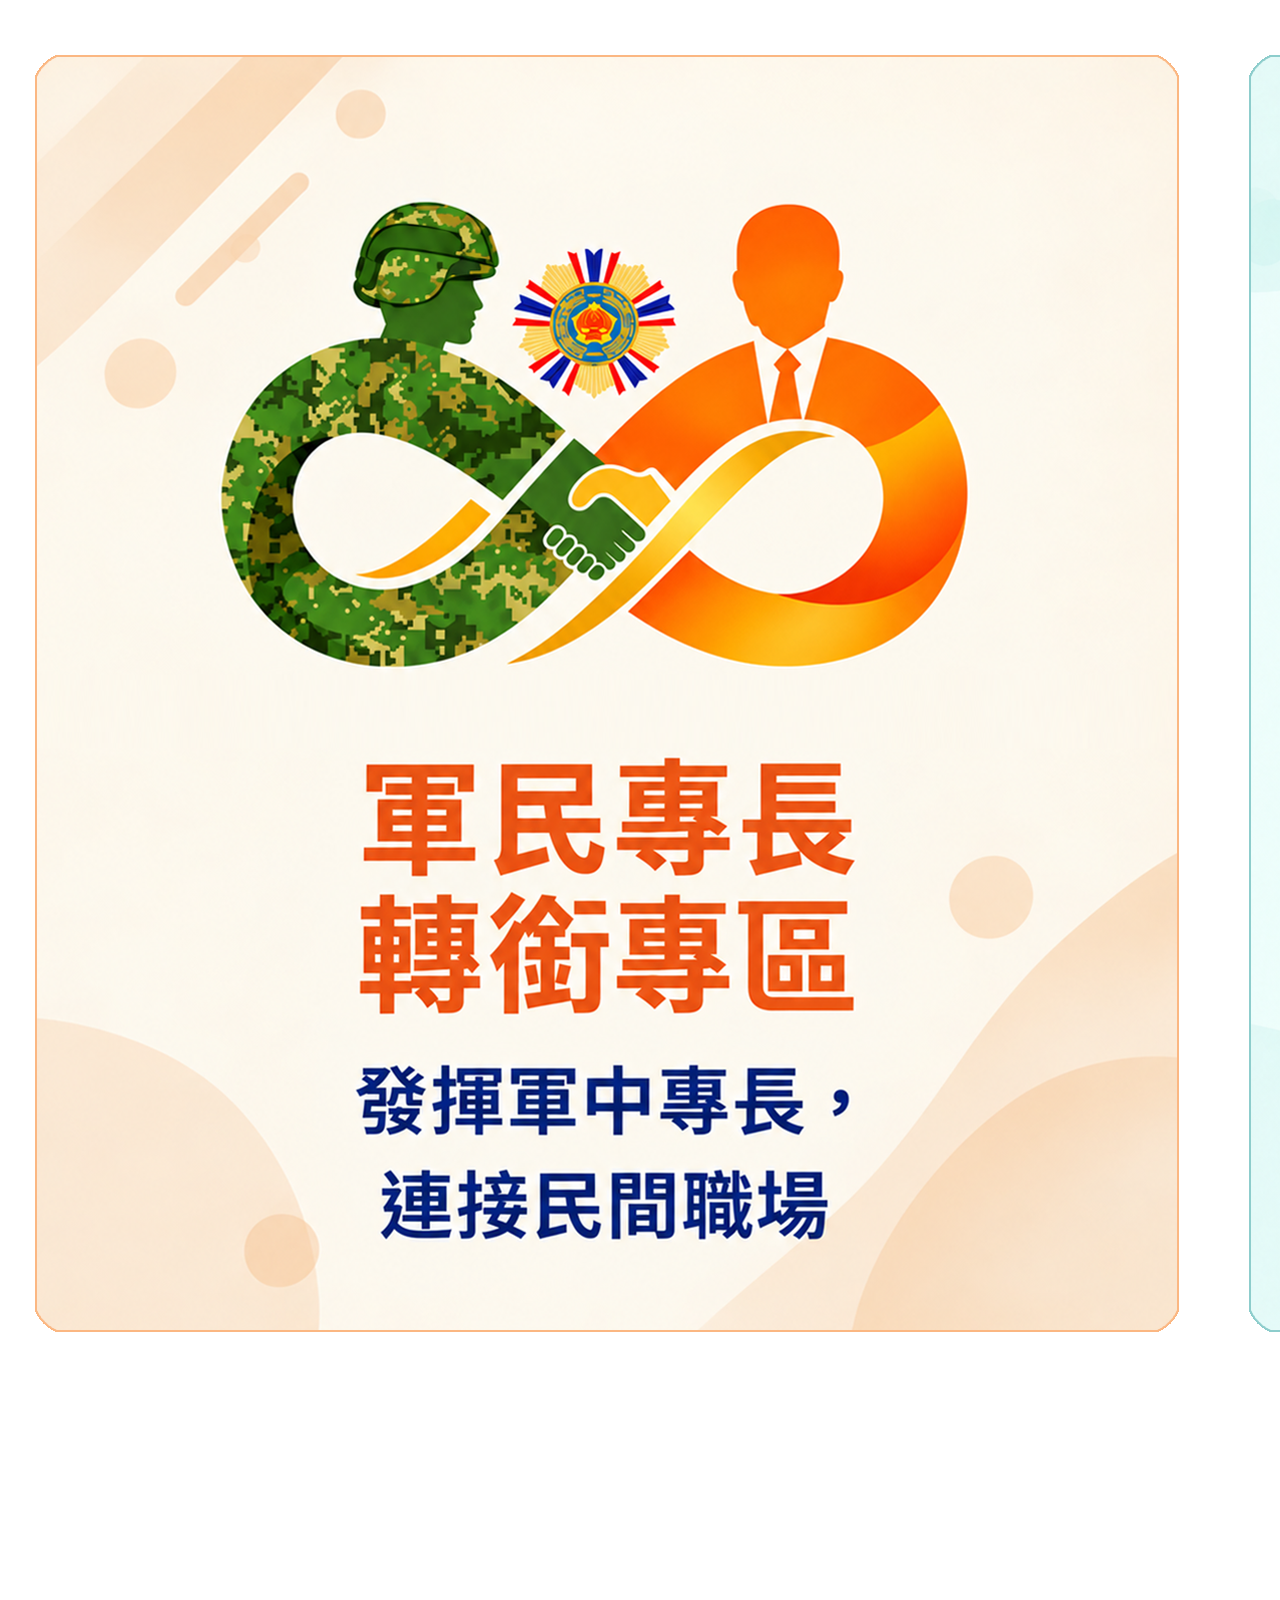
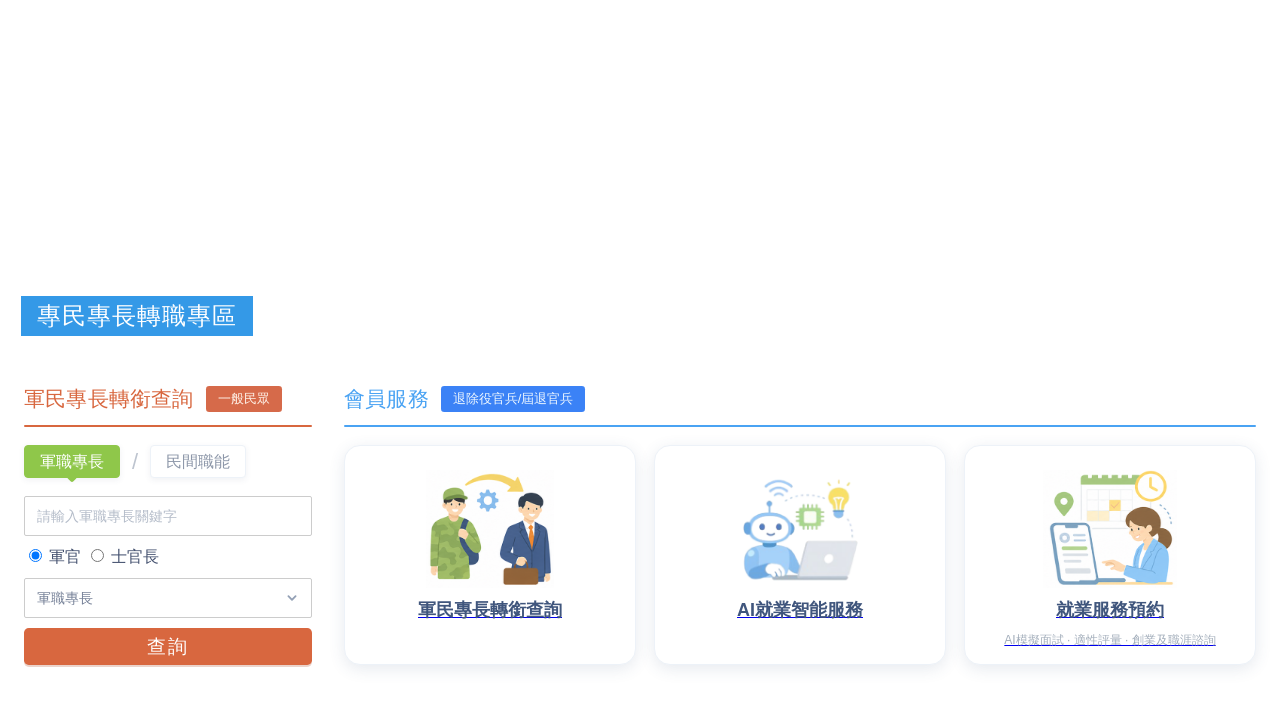
==== commit 2bfa5f9a: "#quick-link： 調整圖片顯示大小／增加滑鼠效果" ====
--- a/web-bs3/home-bs3.html
+++ b/web-bs3/home-bs3.html
@@ -17,21 +17,21 @@
     <div class="home container " style="background-color: #fff; padding-block: 2em;">
         <!-- 軍民專長轉銜查詢區 -->
         <div id="quick-link">
-                <div class="child-1">
+                <a href="javascript:;" class="child-1">
                     <img src="./img/軍民專長轉銜專區_0_0.png" alt="" class="img-responsive">
-                </div>
-                <div class="child-2">
+                </a>
+                <a href="javascript:;" class="child-2">
                     <img src="./img/AI職涯智能服務海報_0.png" alt="" class="img-responsive">
-                </div>
-                <div class="child-3">
+                </a>
+                <a href="javascript:;" class="child-3">
                     <img src="./img/就業預約服務資訊卡_0_0.png" alt="" class="img-responsive">
-                </div>
-                <div class="child-4">
-                    <div><img src="./img/津貼申請作業服務banner_0_0.png" alt="" class="img-responsive"></div>
-                </div>
-                <div class="child-5">
-                   <div><img src="./img/我的履歷與就業媒合服務_0.png" alt="" class="img-responsive"></div>
-                </div>
+                </a>
+                <a href="javascript:;" class="child-4">
+                    <img src="./img/津貼申請作業服務banner_0_0.png" alt="" class="img-responsive">
+                </a>
+                <a href="javascript:;" class="child-5">
+                  <img src="./img/我的履歷與就業媒合服務_0.png" alt="" class="img-responsive">
+                </a>
         </div>
         <div id="skills-transition">
             <div class="block_title skills-transition">
--- a/web-bs3/css/quick-link.css
+++ b/web-bs3/css/quick-link.css
@@ -2,9 +2,20 @@
     display: grid;
     grid-template-columns: repeat(4, 1fr);
     gap: 1em;
+    margin-bottom: 16px;
     grid-template-areas:
         "child-1 child-2 child-3 child-4"
         "child-1 child-2 child-3 child-5";
+}
+
+#quick-link a {
+    transition: transform 0.3s ease;
+}
+
+#quick-link a:hover {
+    transform: translateY(-5px);
+    
+
 }
 
 #quick-link .child-1 {
@@ -30,6 +41,7 @@
 #quick-link .child-6 {
     grid-area: child-6;
 }
+
 @media (max-width: 768px) {
     #quick-link {
         grid-template-columns: repeat(1, 1fr);
